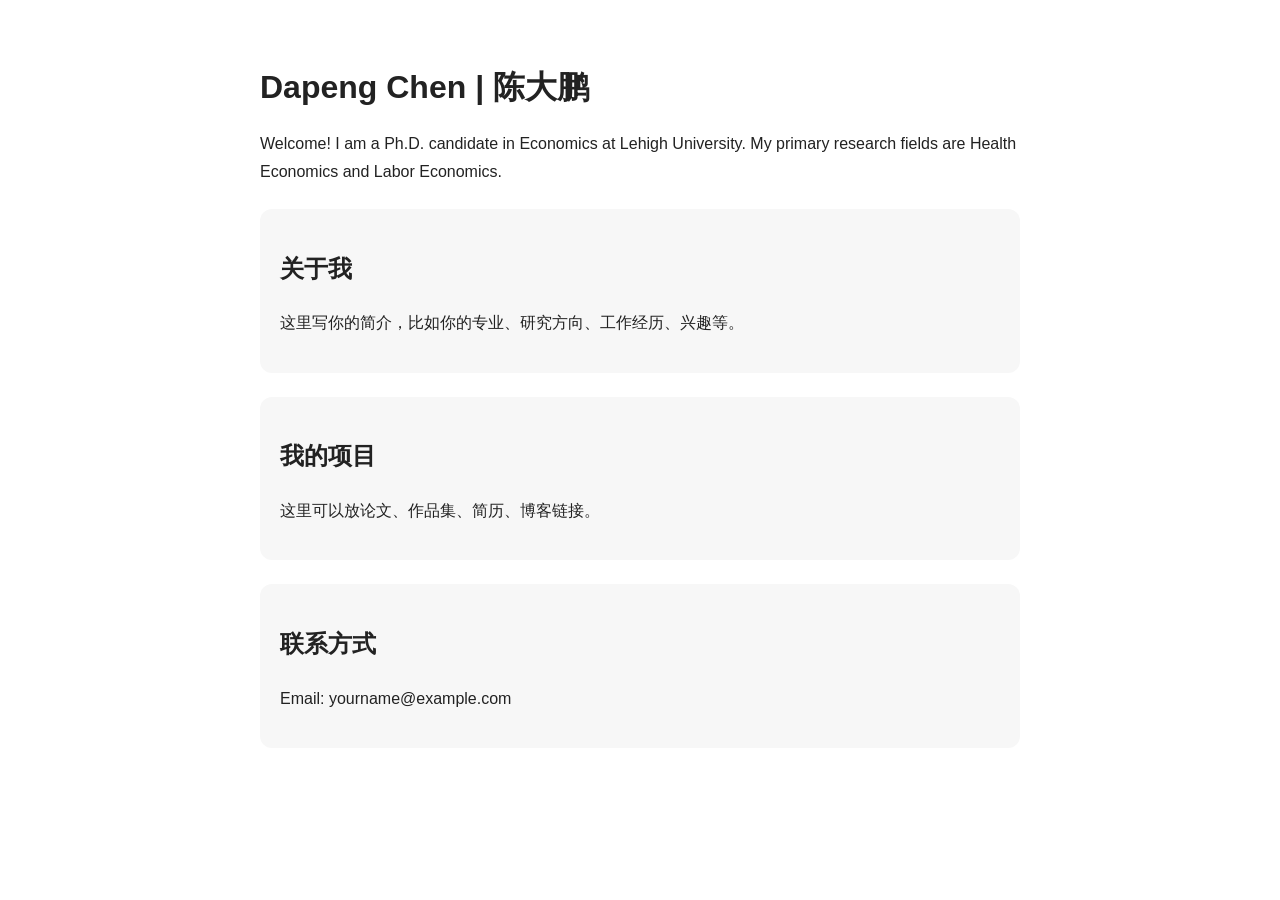
==== index.html @ b60ce3c7 "Update index.html" ====
<!doctype html>
<html lang="zh-CN">
<head>
  <meta charset="UTF-8">
  <meta name="viewport" content="width=device-width, initial-scale=1.0">
  <title>我的个人网站</title>
  <style>
    body {
      font-family: Arial, sans-serif;
      max-width: 760px;
      margin: 60px auto;
      padding: 0 20px;
      line-height: 1.7;
      color: #222;
    }
    h1 { margin-bottom: 10px; }
    .card {
      background: #f7f7f7;
      padding: 20px;
      border-radius: 12px;
      margin-top: 24px;
    }
    a { color: #0a66c2; text-decoration: none; }
  </style>
</head>
<body>
  <h1>Dapeng Chen | 陈大鹏</h1>
  <p>Welcome! I am a Ph.D. candidate in Economics at Lehigh University. My primary research fields are Health Economics and Labor Economics.</p>

  <div class="card">
    <h2>关于我</h2>
    <p>这里写你的简介，比如你的专业、研究方向、工作经历、兴趣等。</p>
  </div>

  <div class="card">
    <h2>我的项目</h2>
    <p>这里可以放论文、作品集、简历、博客链接。</p>
  </div>

  <div class="card">
    <h2>联系方式</h2>
    <p>Email: yourname@example.com</p>
  </div>
</body>
</html>
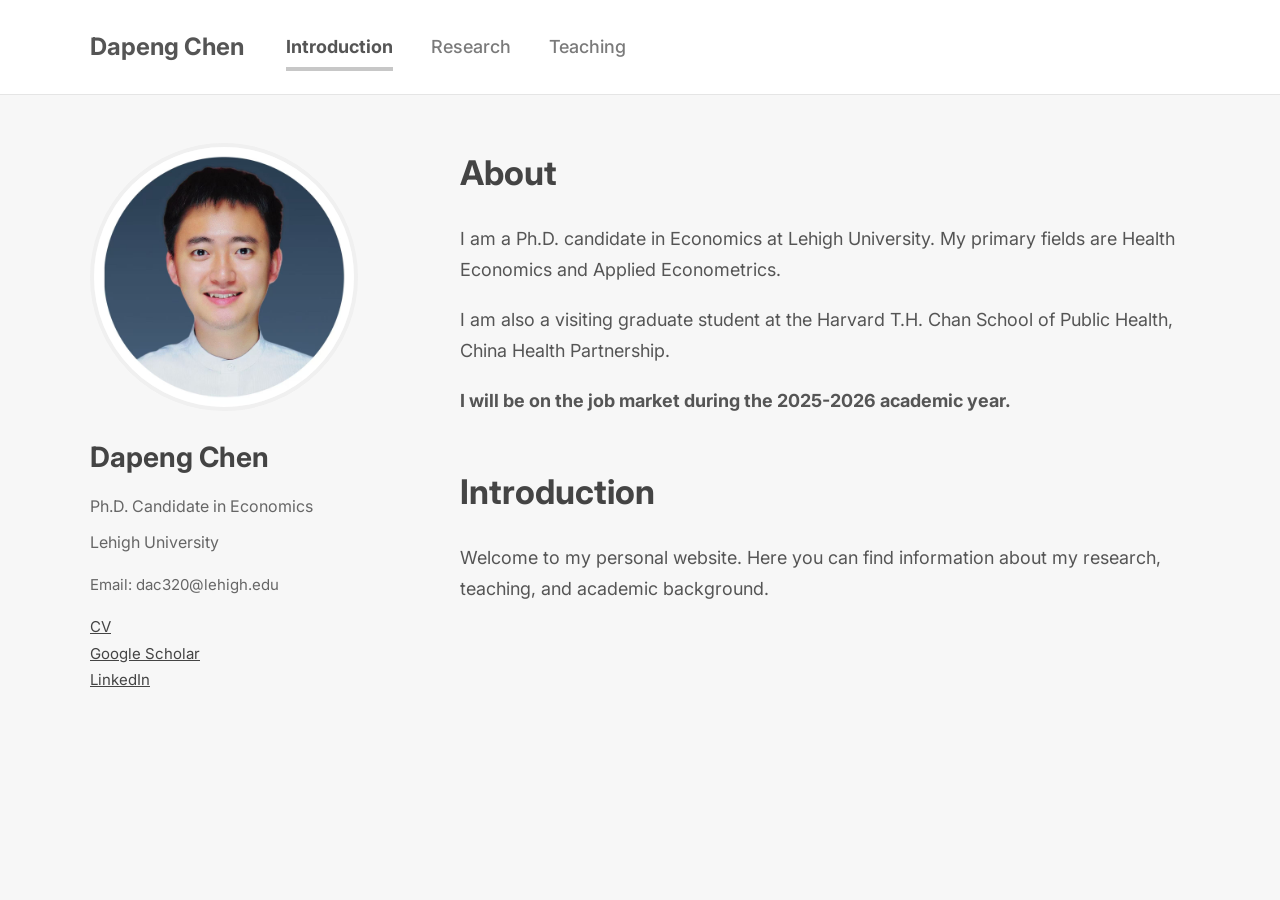
==== commit f90d99ab: "Update index.html" ====
--- a/index.html
+++ b/index.html
@@ -1,45 +1,68 @@
 <!doctype html>
-<html lang="zh-CN">
+<html lang="en">
 <head>
   <meta charset="UTF-8">
   <meta name="viewport" content="width=device-width, initial-scale=1.0">
-  <title>我的个人网站</title>
-  <style>
-    body {
-      font-family: Arial, sans-serif;
-      max-width: 760px;
-      margin: 60px auto;
-      padding: 0 20px;
-      line-height: 1.7;
-      color: #222;
-    }
-    h1 { margin-bottom: 10px; }
-    .card {
-      background: #f7f7f7;
-      padding: 20px;
-      border-radius: 12px;
-      margin-top: 24px;
-    }
-    a { color: #0a66c2; text-decoration: none; }
-  </style>
+  <title>Dapeng Chen | Home</title>
+  <link rel="stylesheet" href="style.css">
 </head>
 <body>
-  <h1>Dapeng Chen | 陈大鹏</h1>
-  <p>Welcome! I am a Ph.D. candidate in Economics at Lehigh University. My primary research fields are Health Economics and Labor Economics.</p>
+  <header class="site-header">
+    <div class="nav-container">
+      <a href="index.html" class="site-name">Dapeng Chen</a>
+      <nav class="nav-menu">
+        <a href="index.html" class="active">Introduction</a>
+        <a href="research.html">Research</a>
+        <a href="teaching.html">Teaching</a>
+      </nav>
+    </div>
+  </header>
 
-  <div class="card">
-    <h2>关于我</h2>
-    <p>这里写你的简介，比如你的专业、研究方向、工作经历、兴趣等。</p>
-  </div>
+  <main class="page-container">
+    <aside class="sidebar">
+      <img src="profile.jpg" alt="Dapeng Chen" class="profile-photo">
 
-  <div class="card">
-    <h2>我的项目</h2>
-    <p>这里可以放论文、作品集、简历、博客链接。</p>
-  </div>
+      <div class="profile-name">Dapeng Chen</div>
+      <div class="profile-title">Ph.D. Candidate in Economics</div>
+      <div class="profile-title">Lehigh University</div>
 
-  <div class="card">
-    <h2>联系方式</h2>
-    <p>Email: yourname@example.com</p>
-  </div>
+      <div class="profile-text">
+        Email: dac320@lehigh.edu
+      </div>
+
+      <div class="profile-text">
+        <a href="#">CV</a><br>
+        <a href="#">Google Scholar</a><br>
+        <a href="#">LinkedIn</a>
+      </div>
+    </aside>
+
+    <section class="main-content">
+      <div class="section">
+        <h2>About</h2>
+        <p>
+          I am a Ph.D. candidate in Economics at Lehigh University.
+          My primary fields are Health Economics and Applied Econometrics.
+        </p>
+
+        <p>
+          I am also a visiting graduate student at the Harvard T.H. Chan School of Public Health,
+          China Health Partnership.
+        </p>
+
+        <p class="highlight">
+          I will be on the job market during the 2025-2026 academic year.
+        </p>
+      </div>
+
+      <div class="section">
+        <h2>Introduction</h2>
+        <p>
+          Welcome to my personal website. Here you can find information about my research,
+          teaching, and academic background.
+        </p>
+      </div>
+    </section>
+  </main>
 </body>
 </html>
--- a/style.css
+++ b/style.css
@@ -0,0 +1,166 @@
+@import url('https://fonts.googleapis.com/css2?family=Inter:wght@400;500;600;700&display=swap');
+
+body {
+  font-family: 'Inter', Arial, sans-serif;
+  margin: 0;
+  background: #f7f7f7;
+  color: #444;
+  line-height: 1.75;
+}
+
+.site-header {
+  background: #ffffff;
+  border-bottom: 1px solid #e5e5e5;
+  padding: 26px 0;
+}
+
+.nav-container {
+  width: 1100px;
+  max-width: calc(100% - 60px);
+  margin: 0 auto;
+  display: flex;
+  align-items: center;
+  gap: 42px;
+}
+
+.site-name {
+  font-size: 24px;
+  font-weight: 700;
+  color: #555;
+  text-decoration: none;
+}
+
+.nav-menu a {
+  margin-right: 34px;
+  font-size: 18px;
+  color: #7a7a7a;
+  text-decoration: none;
+  font-weight: 500;
+}
+
+.nav-menu a:hover {
+  color: #333;
+}
+
+.nav-menu a.active {
+  color: #555;
+  font-weight: 700;
+  border-bottom: 4px solid #c7c7c7;
+  padding-bottom: 10px;
+}
+
+.page-container {
+  width: 1100px;
+  max-width: calc(100% - 60px);
+  margin: 48px auto 80px auto;
+  display: grid;
+  grid-template-columns: 300px 1fr;
+  gap: 70px;
+}
+
+.sidebar {
+  align-self: start;
+}
+
+.profile-photo {
+  width: 260px;
+  height: 260px;
+  object-fit: cover;
+  border-radius: 50%;
+  display: block;
+  background: #ddd;
+  border: 4px solid #f0f0f0;
+}
+
+.profile-name {
+  margin-top: 22px;
+  margin-bottom: 10px;
+  font-size: 28px;
+  color: #444;
+  font-weight: 700;
+}
+
+.profile-title {
+  font-size: 16px;
+  color: #666;
+  margin-bottom: 8px;
+}
+
+.profile-text {
+  font-size: 15px;
+  color: #666;
+  margin-top: 16px;
+}
+
+.main-content h1 {
+  font-size: 52px;
+  color: #444;
+  margin-top: 0;
+  margin-bottom: 18px;
+  font-weight: 700;
+}
+
+.main-content h2 {
+  font-size: 34px;
+  color: #444;
+  margin-top: 0;
+  margin-bottom: 20px;
+  font-weight: 700;
+}
+
+.section {
+  margin-bottom: 46px;
+}
+
+.section p,
+.section li {
+  font-size: 18px;
+  color: #555;
+}
+
+.section ul {
+  padding-left: 30px;
+}
+
+a {
+  color: #444;
+  text-decoration: underline;
+}
+
+a:hover {
+  color: #000;
+}
+
+.highlight {
+  font-weight: 700;
+  color: #222;
+}
+
+@media (max-width: 900px) {
+  .page-container {
+    grid-template-columns: 1fr;
+    gap: 30px;
+  }
+
+  .sidebar {
+    text-align: center;
+  }
+
+  .profile-photo {
+    margin: 0 auto;
+  }
+
+  .nav-container {
+    flex-direction: column;
+    align-items: flex-start;
+    gap: 18px;
+  }
+
+  .main-content h1 {
+    font-size: 40px;
+  }
+
+  .main-content h2 {
+    font-size: 28px;
+  }
+}
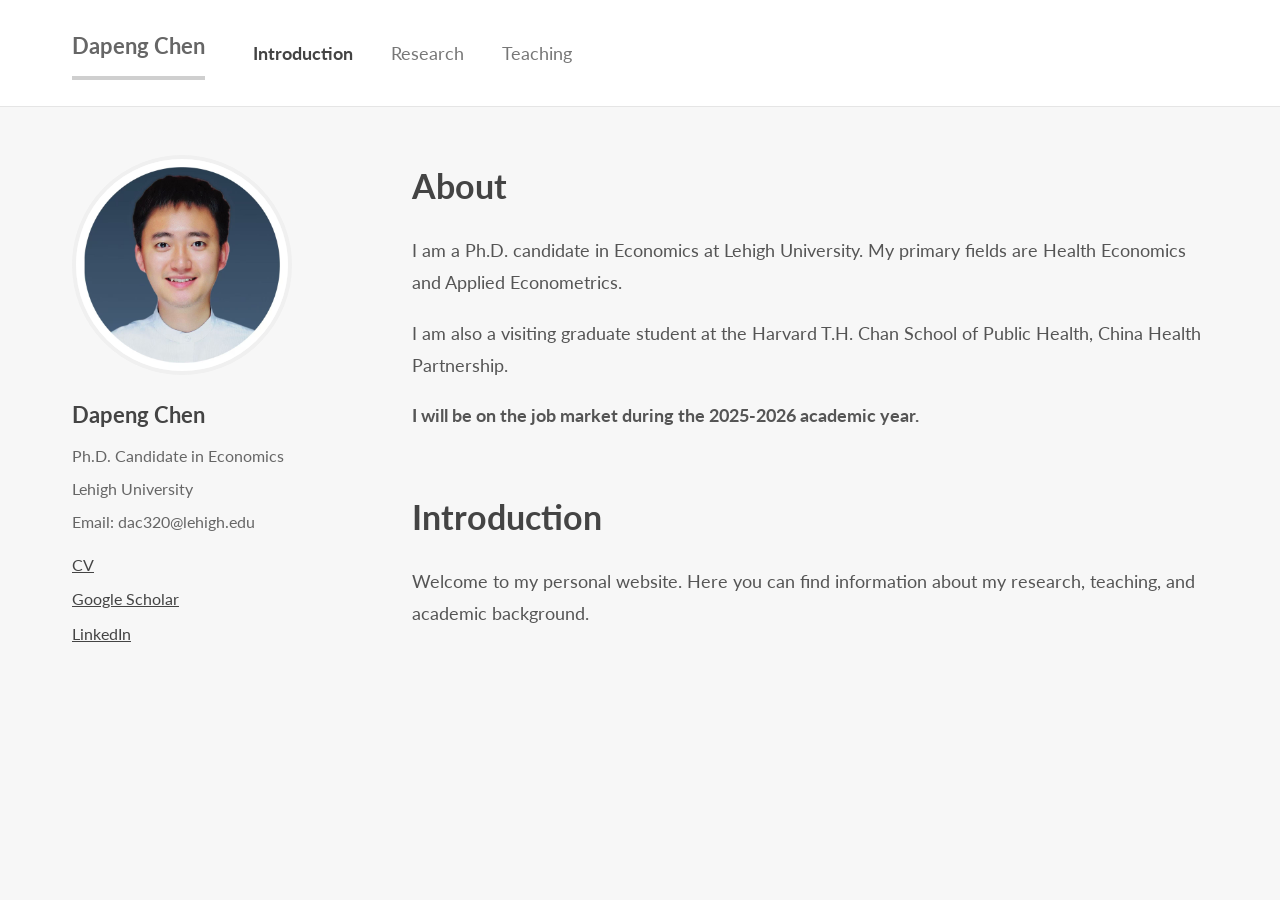
==== commit d2d25cd2: "Update index.html" ====
--- a/index.html
+++ b/index.html
@@ -8,9 +8,9 @@
 </head>
 <body>
   <header class="site-header">
-    <div class="nav-container">
-      <a href="index.html" class="site-name">Dapeng Chen</a>
-      <nav class="nav-menu">
+    <div class="header-inner">
+      <a href="index.html" class="site-title">Dapeng Chen</a>
+      <nav class="nav">
         <a href="index.html" class="active">Introduction</a>
         <a href="research.html">Research</a>
         <a href="teaching.html">Teaching</a>
@@ -18,27 +18,24 @@
     </div>
   </header>
 
-  <main class="page-container">
+  <main class="page">
     <aside class="sidebar">
       <img src="profile.jpg" alt="Dapeng Chen" class="profile-photo">
 
       <div class="profile-name">Dapeng Chen</div>
-      <div class="profile-title">Ph.D. Candidate in Economics</div>
-      <div class="profile-title">Lehigh University</div>
+      <div class="profile-line">Ph.D. Candidate in Economics</div>
+      <div class="profile-line">Lehigh University</div>
+      <div class="profile-line">Email: dac320@lehigh.edu</div>
 
-      <div class="profile-text">
-        Email: dac320@lehigh.edu
-      </div>
-
-      <div class="profile-text">
-        <a href="#">CV</a><br>
-        <a href="#">Google Scholar</a><br>
+      <div class="profile-links">
+        <a href="#">CV</a>
+        <a href="#">Google Scholar</a>
         <a href="#">LinkedIn</a>
       </div>
     </aside>
 
-    <section class="main-content">
-      <div class="section">
+    <section>
+      <div class="content-section">
         <h2>About</h2>
         <p>
           I am a Ph.D. candidate in Economics at Lehigh University.
@@ -55,7 +52,7 @@
         </p>
       </div>
 
-      <div class="section">
+      <div class="content-section">
         <h2>Introduction</h2>
         <p>
           Welcome to my personal website. Here you can find information about my research,
--- a/style.css
+++ b/style.css
@@ -1,134 +1,127 @@
-@import url('https://fonts.googleapis.com/css2?family=Inter:wght@400;500;600;700&display=swap');
+@import url('https://fonts.googleapis.com/css2?family=Lato:wght@300;400;700&display=swap');
+
+* {
+  box-sizing: border-box;
+}
 
 body {
-  font-family: 'Inter', Arial, sans-serif;
   margin: 0;
+  font-family: 'Lato', 'Helvetica Neue', Arial, sans-serif;
   background: #f7f7f7;
+  color: #4a4a4a;
+  line-height: 1.8;
+}
+
+a {
   color: #444;
-  line-height: 1.75;
+  text-decoration: none;
+}
+
+a:hover {
+  text-decoration: underline;
 }
 
 .site-header {
   background: #ffffff;
   border-bottom: 1px solid #e5e5e5;
-  padding: 26px 0;
 }
 
-.nav-container {
-  width: 1100px;
-  max-width: calc(100% - 60px);
+.header-inner {
+  max-width: 1200px;
   margin: 0 auto;
+  padding: 26px 32px;
   display: flex;
   align-items: center;
-  gap: 42px;
+  gap: 48px;
 }
 
-.site-name {
-  font-size: 24px;
+.site-title {
+  font-size: 22px;
   font-weight: 700;
-  color: #555;
-  text-decoration: none;
+  color: #666;
+  padding-bottom: 10px;
+  border-bottom: 4px solid #cfcfcf;
 }
 
-.nav-menu a {
+.nav a {
   margin-right: 34px;
   font-size: 18px;
-  color: #7a7a7a;
-  text-decoration: none;
-  font-weight: 500;
+  color: #777;
 }
 
-.nav-menu a:hover {
-  color: #333;
+.nav a.active {
+  color: #444;
+  font-weight: 700;
 }
 
-.nav-menu a.active {
-  color: #555;
-  font-weight: 700;
-  border-bottom: 4px solid #c7c7c7;
-  padding-bottom: 10px;
-}
-
-.page-container {
-  width: 1100px;
-  max-width: calc(100% - 60px);
-  margin: 48px auto 80px auto;
+.page {
+  max-width: 1200px;
+  margin: 48px auto 70px auto;
+  padding: 0 32px;
   display: grid;
-  grid-template-columns: 300px 1fr;
-  gap: 70px;
+  grid-template-columns: 260px minmax(0, 1fr);
+  gap: 80px;
+  align-items: start;
 }
 
 .sidebar {
-  align-self: start;
+  width: 260px;
 }
 
 .profile-photo {
-  width: 260px;
-  height: 260px;
+  width: 220px !important;
+  height: 220px !important;
+  max-width: 220px !important;
   object-fit: cover;
   border-radius: 50%;
   display: block;
-  background: #ddd;
   border: 4px solid #f0f0f0;
 }
 
 .profile-name {
-  margin-top: 22px;
-  margin-bottom: 10px;
-  font-size: 28px;
+  margin-top: 20px;
+  margin-bottom: 8px;
+  font-size: 22px;
+  font-weight: 700;
   color: #444;
-  font-weight: 700;
 }
 
-.profile-title {
+.profile-line {
   font-size: 16px;
   color: #666;
-  margin-bottom: 8px;
+  margin-bottom: 4px;
 }
 
-.profile-text {
-  font-size: 15px;
-  color: #666;
-  margin-top: 16px;
+.profile-links {
+  margin-top: 14px;
 }
 
-.main-content h1 {
-  font-size: 52px;
+.profile-links a {
+  display: block;
+  margin-bottom: 6px;
+  text-decoration: underline;
+}
+
+.content-section {
+  margin-bottom: 54px;
+}
+
+.content-section h2 {
+  font-size: 34px;
+  font-weight: 700;
   color: #444;
   margin-top: 0;
   margin-bottom: 18px;
-  font-weight: 700;
 }
 
-.main-content h2 {
-  font-size: 34px;
-  color: #444;
-  margin-top: 0;
-  margin-bottom: 20px;
-  font-weight: 700;
-}
-
-.section {
-  margin-bottom: 46px;
-}
-
-.section p,
-.section li {
+.content-section p,
+.content-section li {
   font-size: 18px;
   color: #555;
 }
 
-.section ul {
-  padding-left: 30px;
-}
-
-a {
-  color: #444;
-  text-decoration: underline;
-}
-
-a:hover {
-  color: #000;
+.content-section ul {
+  padding-left: 24px;
 }
 
 .highlight {
@@ -137,30 +130,24 @@
 }
 
 @media (max-width: 900px) {
-  .page-container {
-    grid-template-columns: 1fr;
-    gap: 30px;
-  }
-
-  .sidebar {
-    text-align: center;
-  }
-
-  .profile-photo {
-    margin: 0 auto;
-  }
-
-  .nav-container {
+  .header-inner {
     flex-direction: column;
     align-items: flex-start;
     gap: 18px;
   }
 
-  .main-content h1 {
-    font-size: 40px;
+  .page {
+    grid-template-columns: 1fr;
+    gap: 36px;
   }
 
-  .main-content h2 {
-    font-size: 28px;
+  .sidebar {
+    width: 100%;
+  }
+
+  .profile-photo {
+    width: 180px !important;
+    height: 180px !important;
+    max-width: 180px !important;
   }
 }
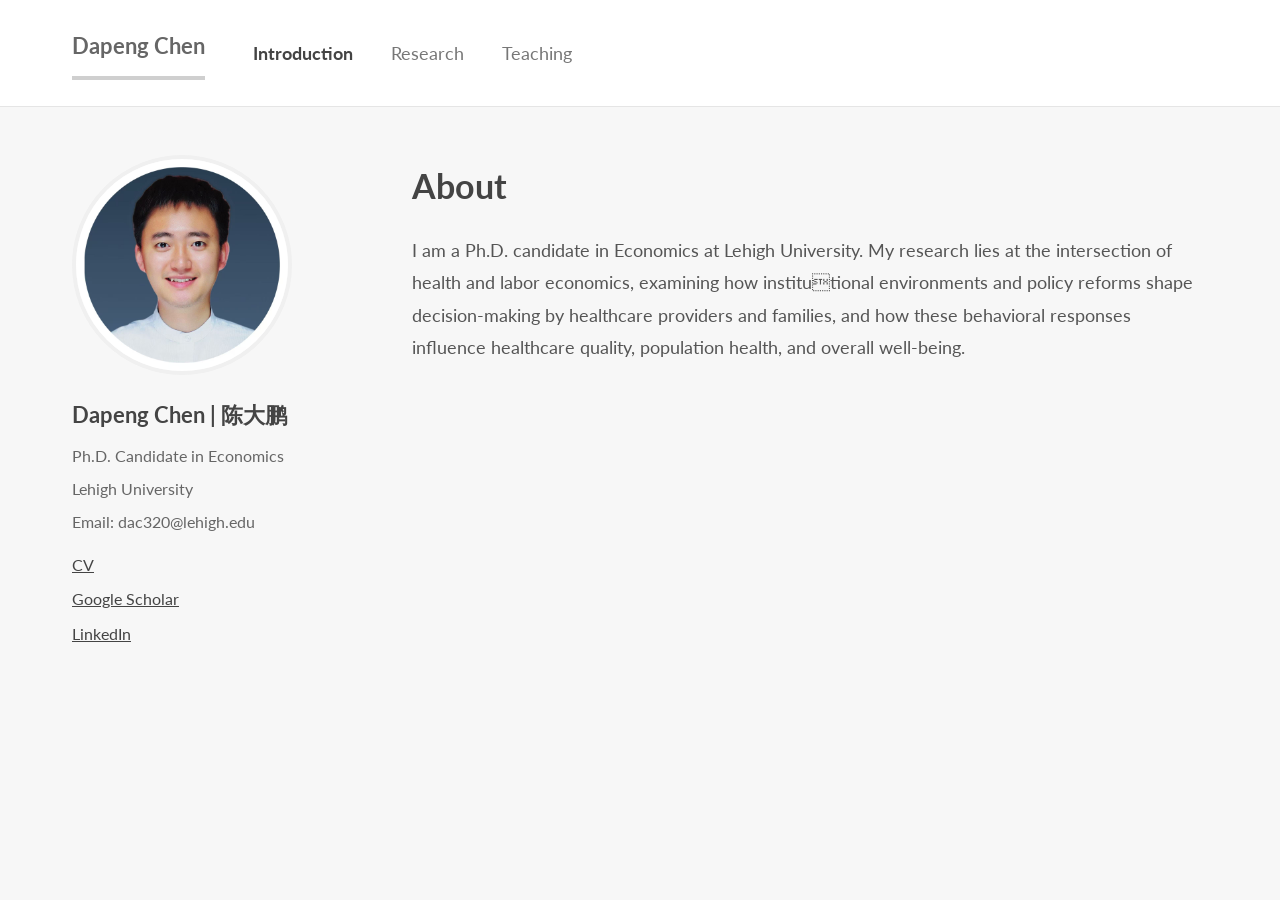
==== commit e08b77bb: "Update index.html" ====
--- a/index.html
+++ b/index.html
@@ -3,7 +3,7 @@
 <head>
   <meta charset="UTF-8">
   <meta name="viewport" content="width=device-width, initial-scale=1.0">
-  <title>Dapeng Chen | Home</title>
+  <title>Dapeng Chen | About Me</title>
   <link rel="stylesheet" href="style.css">
 </head>
 <body>
@@ -22,7 +22,7 @@
     <aside class="sidebar">
       <img src="profile.jpg" alt="Dapeng Chen" class="profile-photo">
 
-      <div class="profile-name">Dapeng Chen</div>
+      <div class="profile-name">Dapeng Chen | 陈大鹏</div>
       <div class="profile-line">Ph.D. Candidate in Economics</div>
       <div class="profile-line">Lehigh University</div>
       <div class="profile-line">Email: dac320@lehigh.edu</div>
@@ -39,26 +39,14 @@
         <h2>About</h2>
         <p>
           I am a Ph.D. candidate in Economics at Lehigh University.
-          My primary fields are Health Economics and Applied Econometrics.
+          My research lies at the intersection of health and labor economics, examining how institutional environments and policy reforms shape decision-making by healthcare providers and
+families, and how these behavioral responses influence healthcare quality, population health,
+and overall well-being.
         </p>
 
-        <p>
-          I am also a visiting graduate student at the Harvard T.H. Chan School of Public Health,
-          China Health Partnership.
-        </p>
 
-        <p class="highlight">
-          I will be on the job market during the 2025-2026 academic year.
-        </p>
       </div>
 
-      <div class="content-section">
-        <h2>Introduction</h2>
-        <p>
-          Welcome to my personal website. Here you can find information about my research,
-          teaching, and academic background.
-        </p>
-      </div>
     </section>
   </main>
 </body>
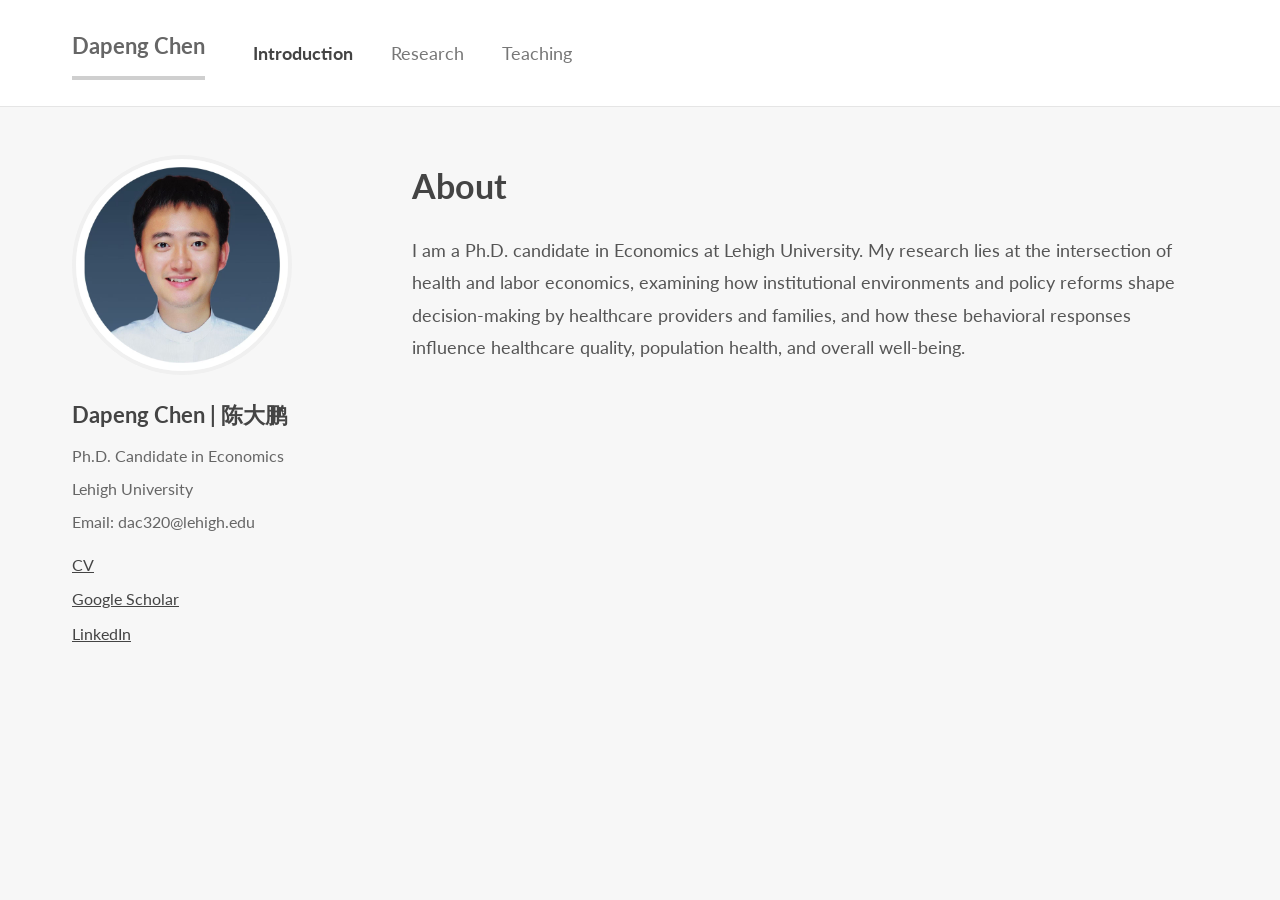
==== commit 6127ffb6: "Update index.html" ====
--- a/index.html
+++ b/index.html
@@ -28,9 +28,9 @@
       <div class="profile-line">Email: dac320@lehigh.edu</div>
 
       <div class="profile-links">
-        <a href="#">CV</a>
-        <a href="#">Google Scholar</a>
-        <a href="#">LinkedIn</a>
+        <a href="https://drive.google.com/file/d/1LRBIiUbtvC-Ue6EfIoA8NzujQjFqVVq4/view?usp=drive_link">CV</a>
+        <a href="https://scholar.google.com/citations?user=yfBM8U8AAAAJ&hl=en">Google Scholar</a>
+        <a href="https://www.linkedin.com/in/dapeng-chen-15837a333/">LinkedIn</a>
       </div>
     </aside>
 
@@ -39,7 +39,7 @@
         <h2>About</h2>
         <p>
           I am a Ph.D. candidate in Economics at Lehigh University.
-          My research lies at the intersection of health and labor economics, examining how institutional environments and policy reforms shape decision-making by healthcare providers and
+          My research lies at the intersection of health and labor economics, examining how institutional environments and policy reforms shape decision-making by healthcare providers and
 families, and how these behavioral responses influence healthcare quality, population health,
 and overall well-being.
         </p>
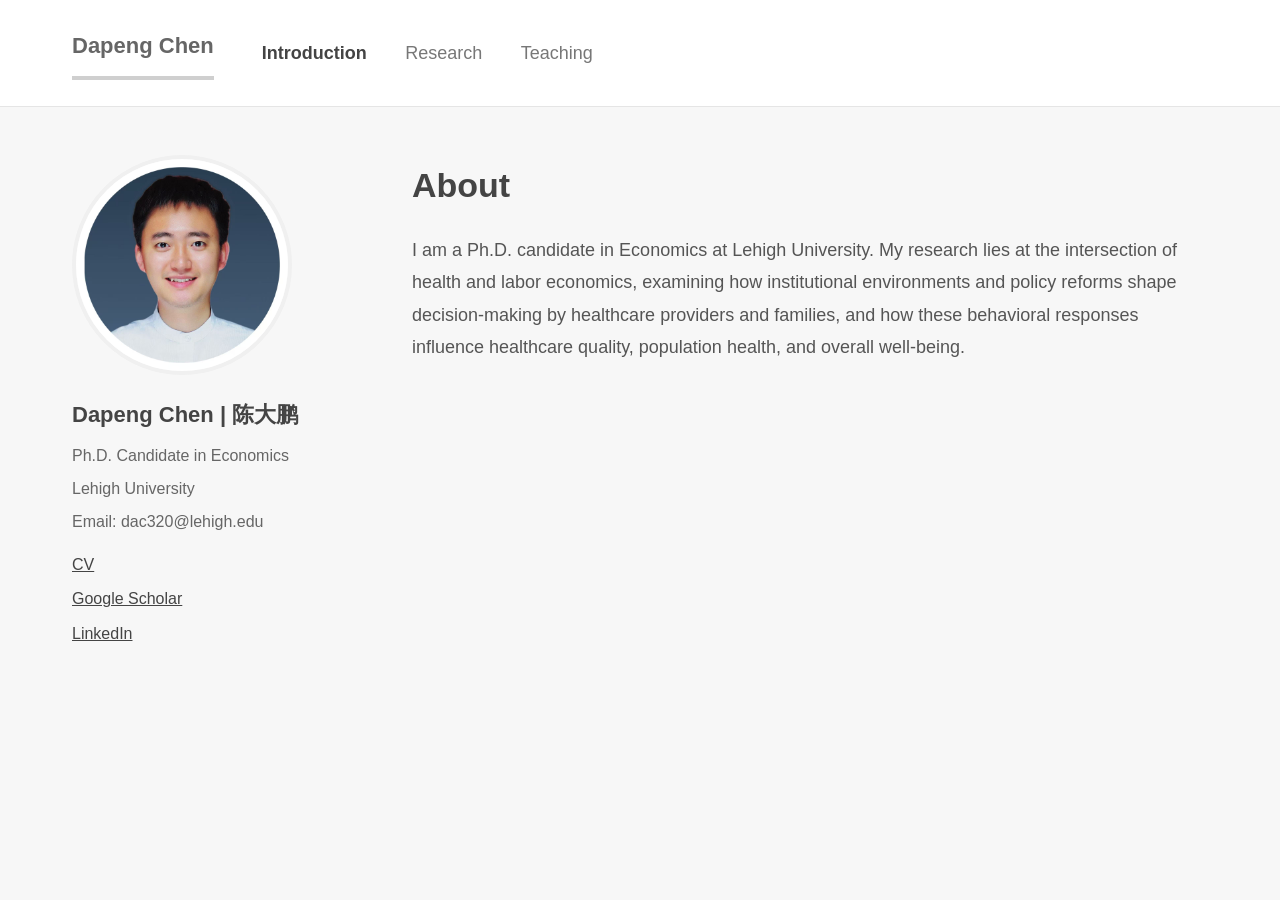
==== commit eb45b652: "Update index.html" ====
--- a/index.html
+++ b/index.html
@@ -5,6 +5,10 @@
   <meta name="viewport" content="width=device-width, initial-scale=1.0">
   <title>Dapeng Chen | About Me</title>
   <link rel="stylesheet" href="style.css">
+
+  <link rel="icon" href="/favicon.ico" sizes="any">
+  <link rel="icon" type="image/png" href="/favicon-32x32.png" sizes="32x32">
+  <link rel="apple-touch-icon" href="/apple-touch-icon.png">
 </head>
 <body>
   <header class="site-header">
--- a/style.css
+++ b/style.css
@@ -6,7 +6,7 @@
 
 body {
   margin: 0;
-  font-family: 'Lato', 'Helvetica Neue', Arial, sans-serif;
+  font-family: 'Inter', 'Helvetica Neue', Arial, sans-serif;
   background: #f7f7f7;
   color: #4a4a4a;
   line-height: 1.8;
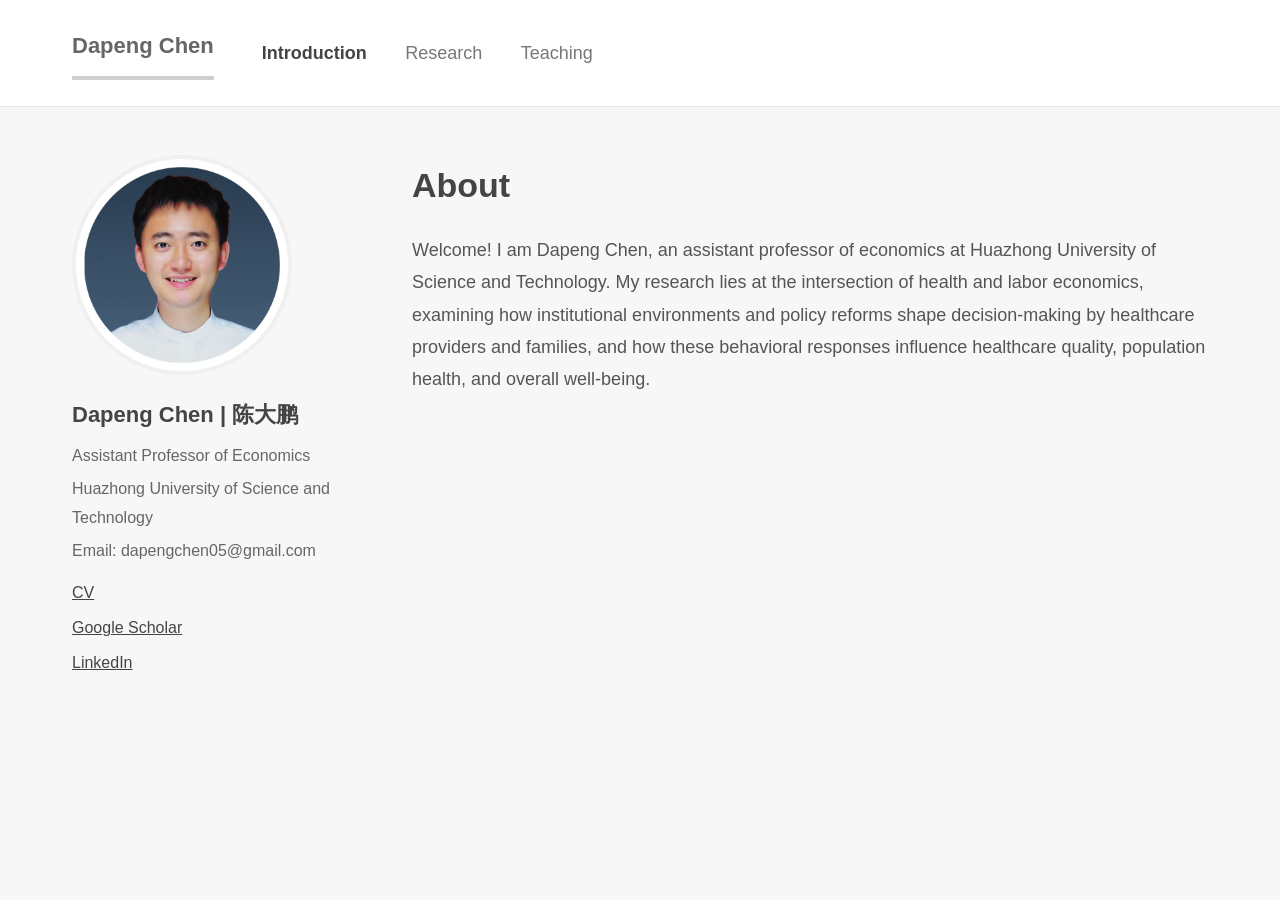
==== commit 7fdc8ea9: "Update index.html" ====
--- a/index.html
+++ b/index.html
@@ -27,9 +27,9 @@
       <img src="profile.jpg" alt="Dapeng Chen" class="profile-photo">
 
       <div class="profile-name">Dapeng Chen | 陈大鹏</div>
-      <div class="profile-line">Ph.D. Candidate in Economics</div>
-      <div class="profile-line">Lehigh University</div>
-      <div class="profile-line">Email: dac320@lehigh.edu</div>
+      <div class="profile-line">Assistant Professor of Economics</div>
+      <div class="profile-line">Huazhong University of Science and Technology</div>
+      <div class="profile-line">Email: dapengchen05@gmail.com</div>
 
       <div class="profile-links">
         <a href="https://drive.google.com/file/d/1LRBIiUbtvC-Ue6EfIoA8NzujQjFqVVq4/view?usp=drive_link">CV</a>
@@ -42,7 +42,7 @@
       <div class="content-section">
         <h2>About</h2>
         <p>
-          I am a Ph.D. candidate in Economics at Lehigh University.
+          Welcome! I am Dapeng Chen, an assistant professor of economics at Huazhong University of Science and Technology.
           My research lies at the intersection of health and labor economics, examining how institutional environments and policy reforms shape decision-making by healthcare providers and
 families, and how these behavioral responses influence healthcare quality, population health,
 and overall well-being.
